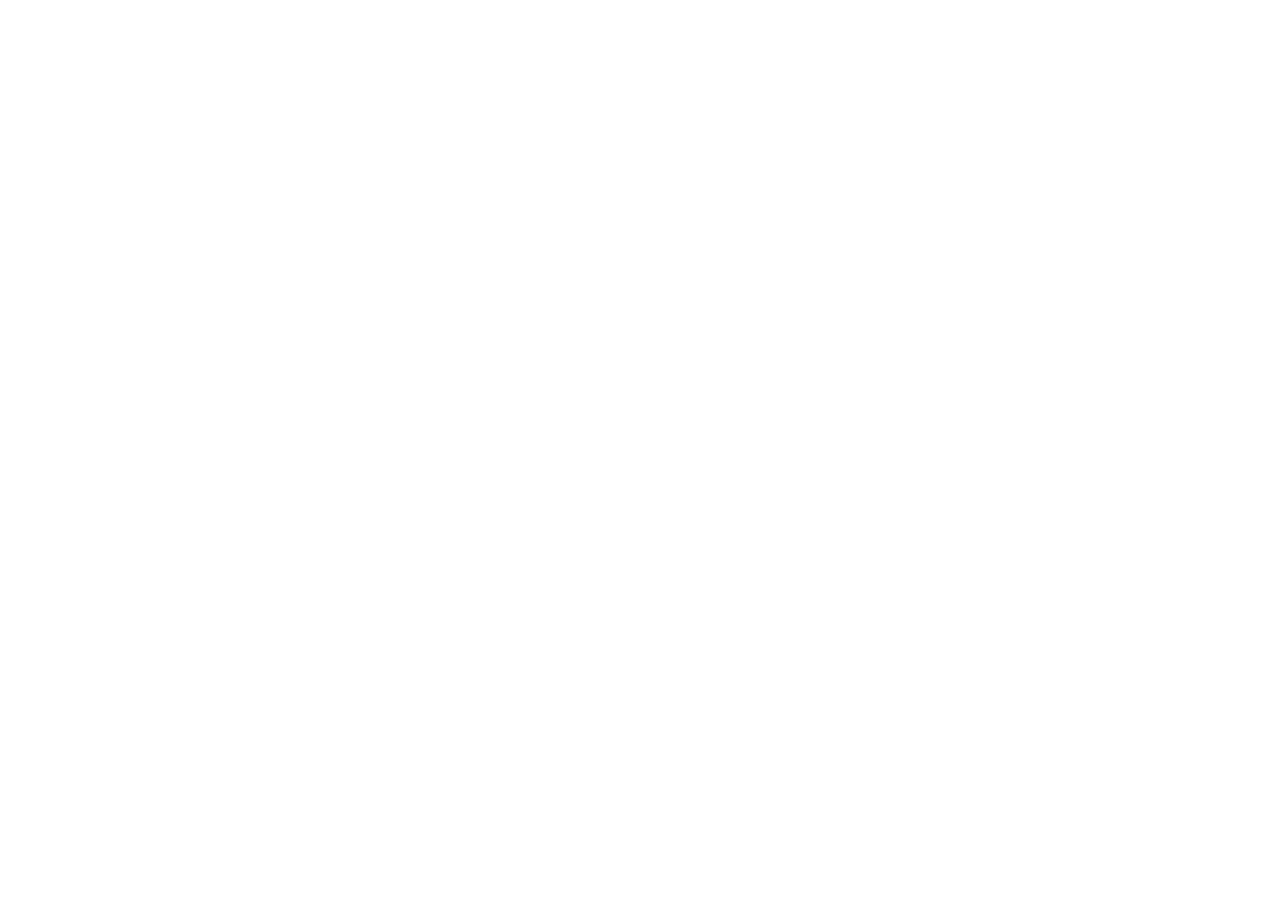
==== index.html @ 756c34b9 "index.html" ====
<!DOCTYPE html>
<html lang="en">
<head>
    <meta charset="UTF-8">
    <meta name="viewport" content="width=device-width, initial-scale=1.0">
    <title>Document</title>
    <link rel="stylesheet" href="style.css">
</head>
<body>
    <div class="box"></div> 
</body>
</html>
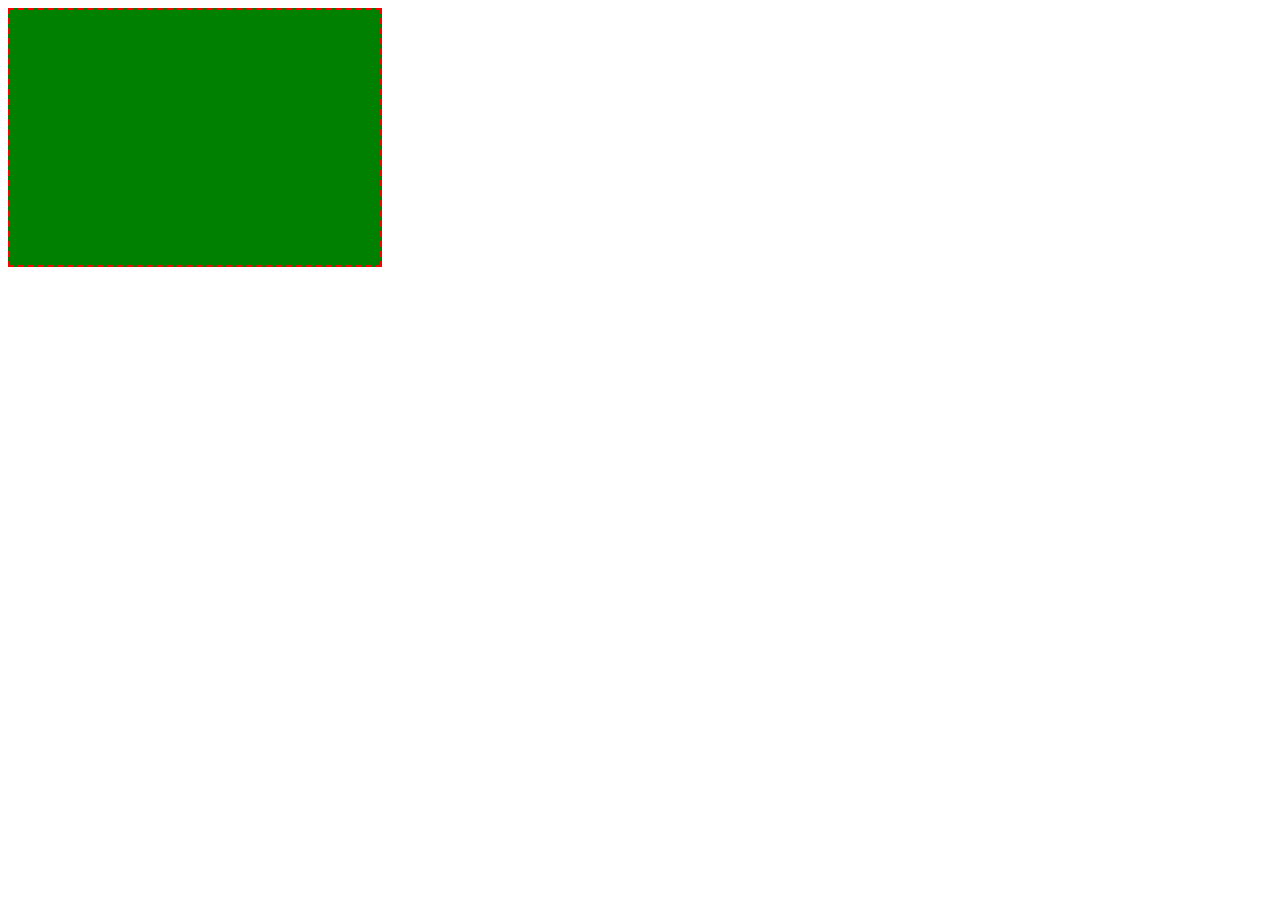
==== commit 22009d93: "Add files via upload" ====
--- a/index.html
+++ b/index.html
@@ -1,12 +1,12 @@
-<!DOCTYPE html>
-<html lang="en">
-<head>
-    <meta charset="UTF-8">
-    <meta name="viewport" content="width=device-width, initial-scale=1.0">
-    <title>Document</title>
-    <link rel="stylesheet" href="style.css">
-</head>
-<body>
-    <div class="box"></div> 
-</body>
-</html>
+<!DOCTYPE html>
+<html lang="en">
+<head>
+    <meta charset="UTF-8">
+    <meta name="viewport" content="width=device-width, initial-scale=1.0">
+    <title>Document</title>
+    <link rel="stylesheet" href="style.css">
+</head>
+<body>
+    <div class="box"></div> 
+</body>
+</html>
--- a/style.css
+++ b/style.css
@@ -0,0 +1,8 @@
+.box {
+    width: 350px;
+    height: 220px;
+    padding: 15px 10px 20px 10px; 
+    margin-bottom: 30px; 
+    border: 2px dashed red;
+    background-color: green ;
+  }
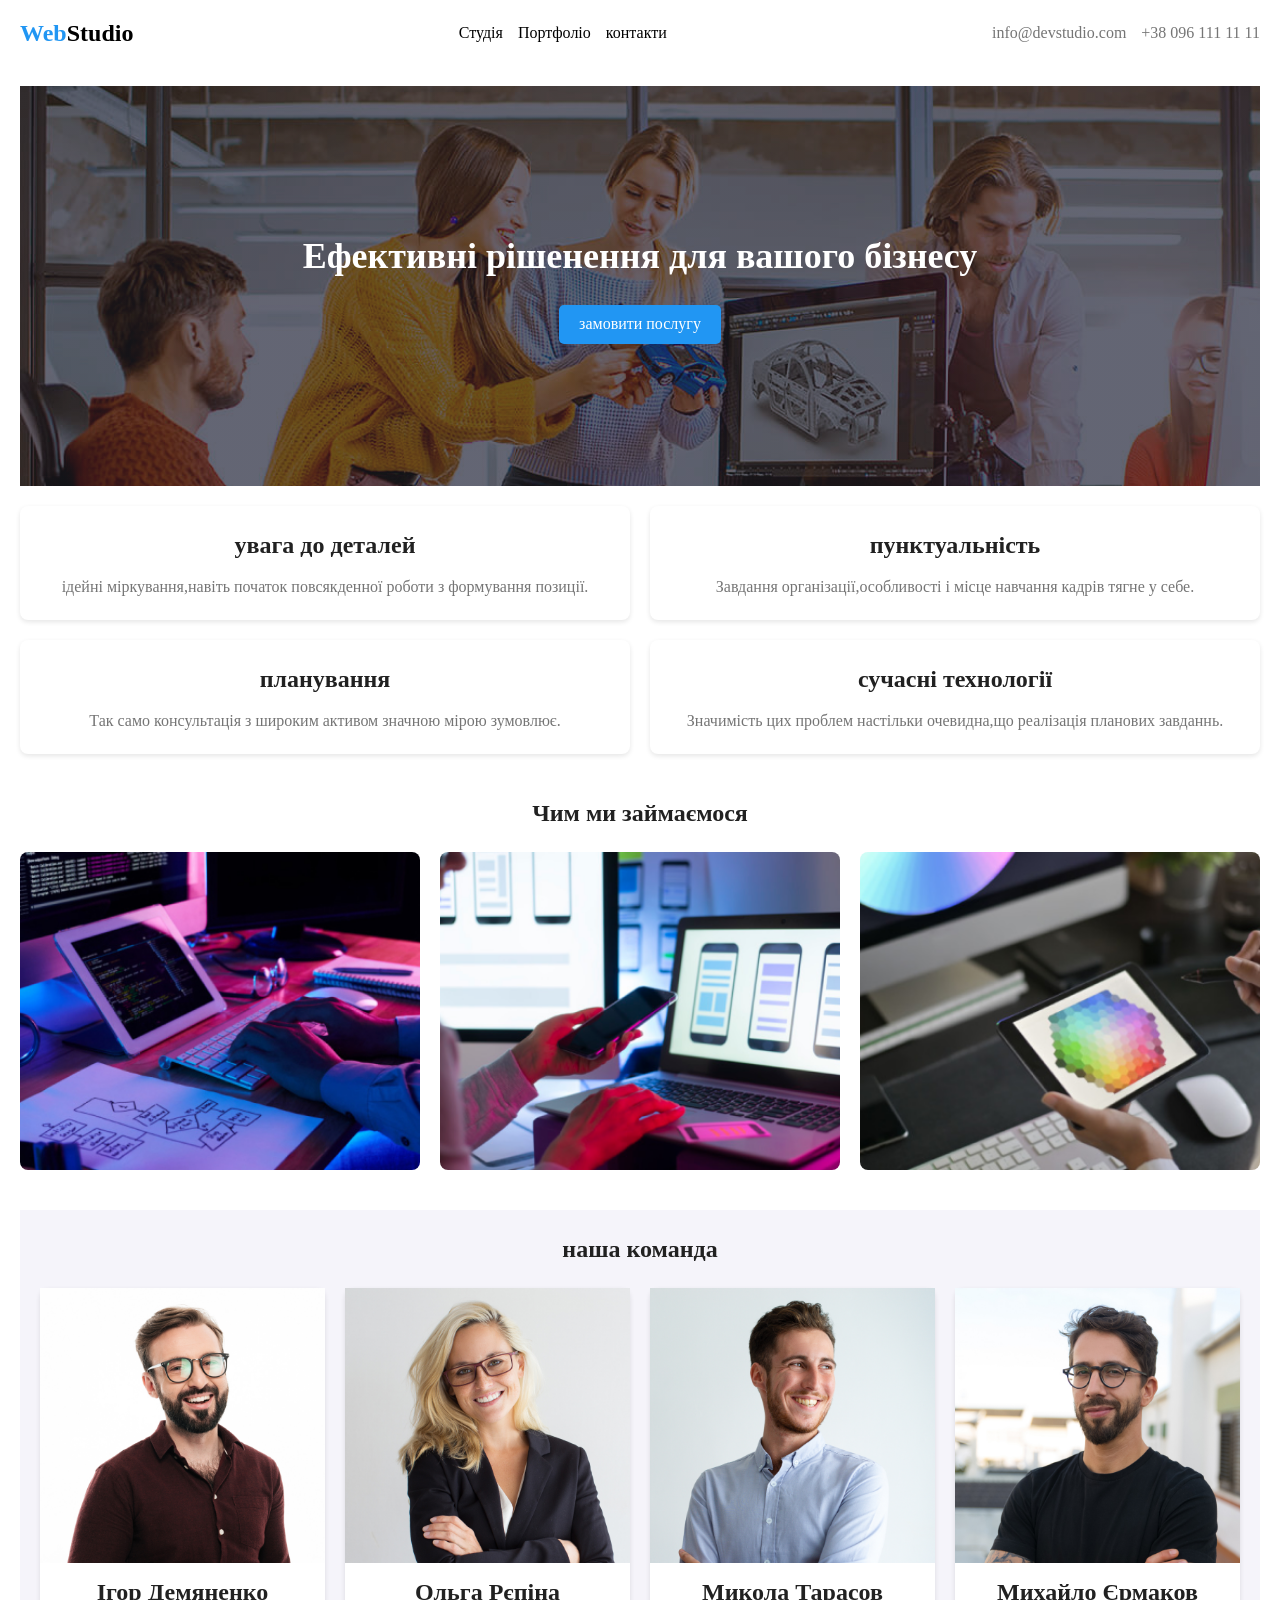
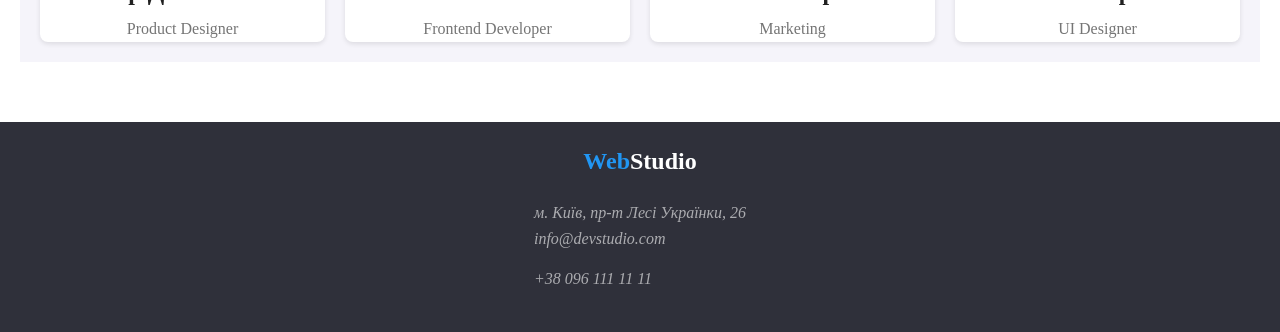
==== commit f4baa58a: "woow" ====
--- a/index.html
+++ b/index.html
@@ -3,10 +3,107 @@
 <head>
     <meta charset="UTF-8">
     <meta name="viewport" content="width=device-width, initial-scale=1.0">
-    <title>Document</title>
-    <link rel="stylesheet" href="style.css">
+    <title>WebStudio</title>
+    <link rel="preconnect" href="https://fonts.googleapis.com">
+    <link rel="preconnect" href="https://fonts.gstatic.com" crossorigin>
+    <link href="https://fonts.googleapis.com/css2?family=Roboto:ital,wght@0,100;0,300;0,400;0,500;0,700;0,900;1,100;1,300;1,400;1,500;1,700;1,900&display=swap" rel="stylesheet">
+    <link href="https://fonts.googleapis.com/css2?family=Raleway:ital,wght@0,100..900;1,100..900&family=Roboto:ital,wght@0,100;0,300;0,400;0,500;0,700;0,900;1,100;1,300;1,400;1,500;1,700;1,900&display=swap rel="stylesheet">
+        <link rel="stylesheet" href="https://cdnjs.cloudflare.com/ajax/libs/modern-normalize/2.0.0/modern-normalize.min.css" integrity="sha512-4xo8blKMVCiXpTaLzQSLSw3KFOVPWhm/TRtuPVc4WG6kUgjH6J03IBuG7JZPkcWMxJ5huwaBpOpnwYElP/m6wg==" crossorigin="anonymous" referrerpolicy="no-referrer" />
+    <link rel="stylesheet" href="./reset.css">
+    <link rel="stylesheet" href="./style.css">
+
 </head>
 <body>
-    <div class="box"></div> 
+    <header class="header">
+        
+        <a href="./index.html" class="header-logo"><span class="header-web">Web</span>Studio</a>
+        <nav class="header-nav">
+            <ul class="nav-list">
+                <li class="nav-item"><a class="nav-link" href="./index.html">Студія</a></li>
+                <li class="nav-item"><a class="nav-link" href="./portfolio.html">Портфоліо</a></li>
+                <li class="nav-item"><a class="nav-link" href="./contact.html">контакти</a></li>
+            </ul>
+        </nav>
+        <ul class="header-list">
+            <li class="header-item"><a class="header-link" href="mailto:info@devstudio.com">info@devstudio.com</a></li>
+            <li class="header-item2"><a class="header-link" href="tel:+380961111111">+38 096 111 11 11</a></li>
+        </ul>
+   
+    </header>
+    <main class="main">
+        <!-- секція герой -->
+        <section class="hero">
+            <h1 class="hero-title">Ефективні рішенення для вашого бізнесу</h1>
+            <button class="hero-button" type="button">замовити послугу</button>
+        </section>
+        <!-- секція переваги -->
+        <section class="perewagu">
+            <ul class="perewagu-list">
+                <li class="perewagu-item">
+                    <h2 class="perewagu-title">увага до деталей</h2>
+                    <p class="perewagu-text">ідейні міркування,навіть початок повсякденної роботи з формування позиції.
+                    </p>
+                </li>
+                <li class="perewagu-item">
+                    <h2 class="perewagu-title">пунктуальність</h2>
+                    <p class="perewagu-text">Завдання організації,особливості і місце навчання кадрів тягне у себе.</p>
+                </li>
+                <li class="perewagu-item">
+                    <h2 class="perewagu-title">планування</h2>
+                    <p class="perewagu-text">Так само консультація з широким активом значною мірою зумовлює.</p>
+                </li>
+                <li class="perewagu-item">
+                    <h2 class="perewagu-title">сучасні технології</h2>
+                    <p class="perewagu-text">Значимість цих проблем настільки очевидна,що реалізація планових завданнь.
+                    </p>
+                </li>
+            </ul>
+        </section>
+        <!-- секція робота -->
+        <section class="work">
+            <h2 class="work-title">Чим ми займаємося</h2>
+            <ul class="work-list">
+                <li class="work-item"><img class="work-img" src="./computer.jpg" alt="computer"></li>
+                <li class="work-item"><img class="work-img" src="./phone.png" alt="phone"></li>
+                <li class="work-item"><img class="work-img" src="./tablet.png" alt="tablet"></li>
+            </ul>
+        </section>
+        <!-- секція команда -->
+        <section class="team">
+            <h2 class="team-title">наша команда</h2>
+            <ul class="team-list">
+                <li class="team-item"><img class="team-img" src="./igor.jpg" alt="Ігор Демяненко">
+                    <h2 class="team-name"> Ігор Демяненко</h2>
+                    <p class="team-text">Product Designer</p>
+                </li>
+                <li class="team-item"><img class="team-img" src="./olga.jpg" alt="Ольга Рєпіна">
+                    <h2 class="team-name">Ольга Рєпіна</h2>
+                    <p class="team-text">Frontend Developer</p>
+                </li>
+                <li class="team-item"><img class="team-img" src="./mukola.jpg" alt="Микола Тарасов">
+                    <h2 class="team-name">Микола Тарасов</h2>
+                    <p class="team-text">Marketing</p>
+                </li>
+                <li class="team-item"><img class="team-img" src="./muhaulo.jpg" alt="Михайло Єрмаков">
+                    <h2 class="team-name">Михайло Єрмаков</h2>
+                    <p class="team-text">UI Designer</p>
+                </li>
+            </ul>
+        </section>
+    </main>
+    <footer class="footer">
+        <a class="footer-logo" href="./index.html"><span class="footer-web">Web</span>Studio</a>
+        <address class="footer-address">
+            <a class="address-link"
+                href="https://www.google.com/maps/d/viewer?mid=10uSM3H-mIU3GznYo2szRIEphczw&hl=en_US&ll=50.42718060723813%2C30.537789503466854&z=19">м.
+                Київ, пр-т Лесі Українки, 26</a>
+            <ul class="footer-list">
+                <li class="footer-item"><a class="footer-link" href="mailto:info@devstudio.com">info@devstudio.com</a>
+                </li>
+                <li class="footer-item"><a class="footer-link" href="tel:+380961111111">+38 096 111 11 11</a></li>
+            </ul>
+        </address>
+    </footer>
 </body>
+
 </html>
--- a/style.css
+++ b/style.css
@@ -1,8 +1,348 @@
-.box {
-    width: 350px;
-    height: 220px;
-    padding: 15px 10px 20px 10px; 
-    margin-bottom: 30px; 
-    border: 2px dashed red;
-    background-color: green ;
-  }+:root {
+    --logo-color: #000;
+    --accent-color: #2196F3;
+    --title-color: #212121;
+    --added-text: #757575;
+    --main-background: #FFF;
+    --team-background: #F5F4FA;
+    --footer-background: #2F303A;
+    --footer-number: rgba(255, 255, 255, 0.60);
+}
+
+
+body {
+    font-family: ‘Inter’;
+    line-height: 1.6;
+    background-color: var(--main-background);
+
+}
+
+.header {
+    display: flex;
+    justify-content: space-between;
+    align-items: center;
+    color: #fff;
+    padding: 10px 20px;
+}
+
+.header-logo {
+    font-size: 24px;
+    text-decoration: none;
+    color: var(--logo-color);
+    font-weight: bold;
+}
+
+.header-web {
+    color: var(--accent-color);
+}
+
+.header-nav {
+    display: flex;
+    margin: 10px 0;
+}
+
+.nav-list {
+    display: flex;
+    gap: 15px;
+    padding: 0;
+    margin: 0;
+    list-style: none;
+}
+
+.nav-item {
+    margin: 0;
+}
+
+.nav-link {
+    text-decoration: none;
+    color: #000000;
+    transition: color 0.3s;
+}
+
+.nav-link:hover {
+    color: var(--accent-color);
+}
+
+.header-list {
+    list-style: none;
+    color: var(--logo-color);
+    display: flex;
+    gap: 15px;
+    padding: 0;
+    margin: 0;
+}
+
+.header-item {
+    margin: 0;
+}
+
+.header-link {
+    text-decoration: none;
+    color: var(--added-text);
+}
+
+.header-link:hover {
+    color: var(--accent-color);
+}
+
+
+/* Основний контент */
+main {
+    padding: 20px;
+}
+
+.hero {
+    display: flex;
+    flex-direction: column;
+    align-items: center;
+    justify-content: center;
+    text-align: center;
+    height: 400px;
+    background: linear-gradient(rgba(47, 48, 58, 0.4), rgba(47, 48, 58, 0.4)), url('../herowebstudio.png');
+    margin-bottom: 20px;
+}
+
+.hero-title {
+    font-size: 36px;
+    margin-bottom: 20px;
+    color: white;
+}
+
+.hero-button {
+    background-color: var(--accent-color);
+    border: none;
+    padding: 10px 20px;
+    border-radius: 5px;
+    color: #ffffff;
+    cursor: pointer;
+}
+
+.hero-button:hover {
+    background-color: #1976D2;
+}
+
+.perewagu {
+    margin-bottom: 40px;
+}
+
+.perewagu-list {
+    display: flex;
+    flex-wrap: wrap;
+    list-style: none;
+    gap: 20px;
+    justify-content: center;
+    padding: 0;
+}
+
+.perewagu-item {
+    flex: 1 1 calc(50% - 20px);
+    background: var(--main-background);
+    padding: 20px;
+    border-radius: 8px;
+    text-align: center;
+    box-shadow: 0 2px 5px rgba(0, 0, 0, 0.1);
+}
+
+.perewagu-title {
+    margin-bottom: 10px;
+    color: var(--title-color);
+}
+
+.perewagu-text {
+    color: var(--added-text);
+}
+
+.work {
+    margin-bottom: 40px;
+}
+
+.work-title {
+    text-align: center;
+    margin-bottom: 20px;
+    color: var(--title-color);
+}
+
+.work-list {
+    display: flex;
+    flex-wrap: wrap;
+    gap: 20px;
+    justify-content: center;
+}
+
+.work-item {
+    flex: 1 1 calc(33% - 20px);
+}
+
+.work-img {
+    width: 100%;
+    height: auto;
+    border-radius: 8px;
+}
+
+.team {
+    margin-bottom: 40px;
+    background-color: var(--team-background);
+    padding: 20px;
+}
+
+.team-title {
+    text-align: center;
+    margin-bottom: 20px;
+    color: var(--title-color);
+}
+
+.team-list {
+    display: flex;
+    flex-wrap: wrap;
+    gap: 20px;
+    justify-content: center;
+    list-style: none;
+    padding: 0;
+    margin: 0;
+}
+
+.team-item {
+    flex: 1 1 calc(25% - 20px);
+    background: var(--main-background);
+    border-radius: 8px;
+    text-align: center;
+    box-shadow: 0 2px 5px rgba(0, 0, 0, 0.1);
+    flex: 1 1 calc(25% - 20px);
+}
+
+.team-img {
+    width: 100%;
+}
+
+.team-name {
+    margin: 10px 0 5px;
+    color: var(--title-color);
+}
+
+.team-text {
+    color: var(--added-text);
+}
+
+
+.footer {
+    display: flex;
+    flex-direction: column;
+    background-color: var(--footer-background);
+    color: #fff;
+    align-items: center;
+    padding: 20px;
+}
+
+.footer-logo {
+    font-size: 24px;
+    text-decoration: none;
+    color: var(--main-background);
+    font-weight: bold;
+    margin-bottom: 20px;
+}
+
+.footer-web {
+    color: var(--accent-color);
+    margin-bottom: 20px;
+}
+
+.footer-address {
+    margin-bottom: 20px;
+}
+
+.address-link {
+    color: var(--footer-number);
+    text-decoration: none;
+
+}
+
+.address-link:hover {
+    text-decoration: underline;
+    color: var(--accent-color);
+}
+
+.footer-list {
+    flex-direction: column;
+    list-style: none;
+    display: flex;
+    flex-wrap: wrap;
+    justify-content: center;
+    gap: 15px;
+    padding: 0;
+    margin: 0;
+}
+
+.footer-item {
+    margin: 0;
+}
+
+.footer-link {
+    text-decoration: none;
+    color: var(--footer-number);
+}
+
+.footer-link:hover {
+    color: var(--accent-color);
+}
+
+
+.card {
+    padding: 20px;
+}
+
+.button-list {
+    display: flex;
+    justify-content: center;
+    list-style: none;
+    gap: 10px;
+    margin-bottom: 20px;
+    padding: 0;
+}
+
+
+
+.btn {
+    background-color: white;
+    border: none;
+    padding: 10px 20px;
+    border-radius: 5px;
+    color: #333;
+    cursor: pointer;
+}
+
+.btn:hover {
+    background-color: #1976D2;
+}
+
+.card-list {
+    display: grid;
+    grid-template-columns: repeat(3, 1fr);
+    gap: 20px;
+    padding: 0;
+    list-style: none;
+}
+
+.card-item {
+    background: var(--main-background);
+    padding: 10px;
+    border-radius: 8px;
+    text-align: center;
+    box-shadow: 0 2px 5px rgba(0, 0, 0, 0.1);
+}
+
+.card-img {
+    width: 100%;
+    height: auto;
+    border-radius: 5px;
+    margin-bottom: 10px;
+}
+
+.card-title {
+    margin: 10px 0 5px;
+    font-size: 18px;
+    color: var(--title-color);
+}
+
+.card-text {
+    color: var(--added-text);
+}
